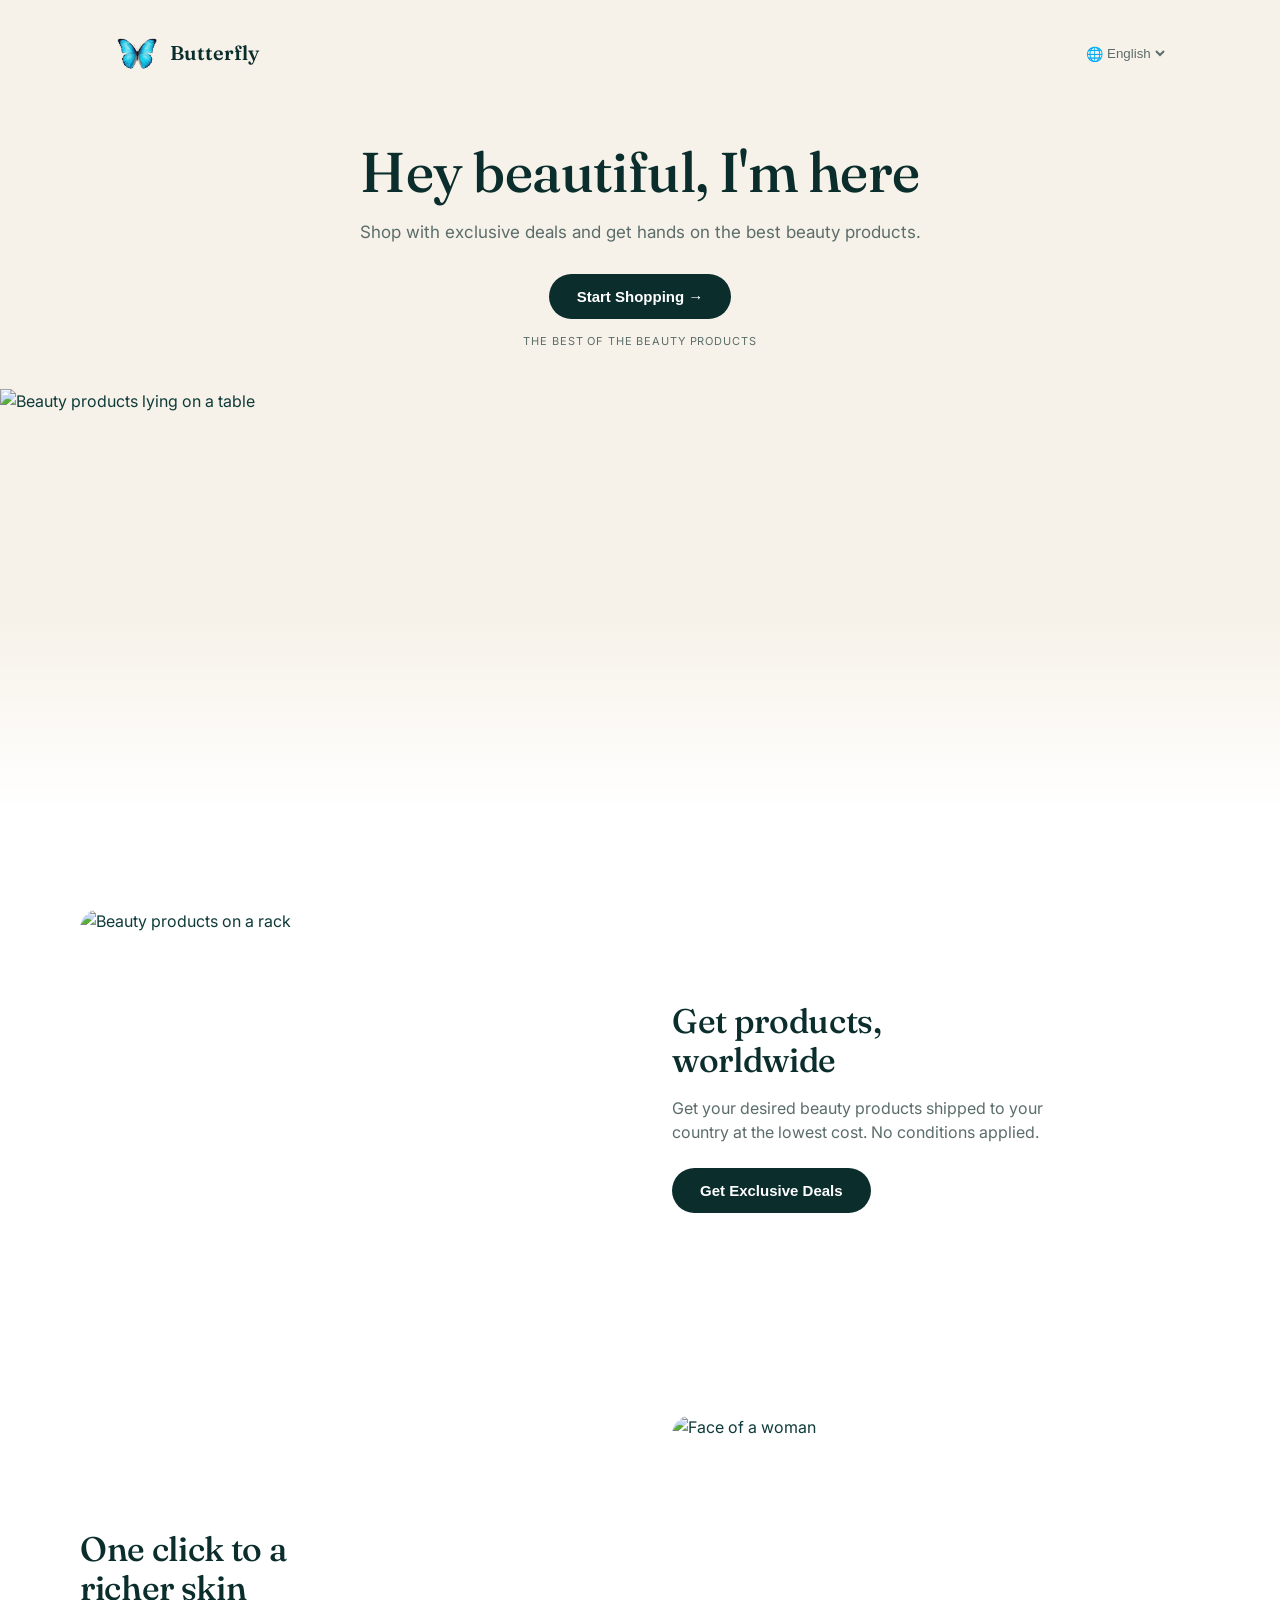
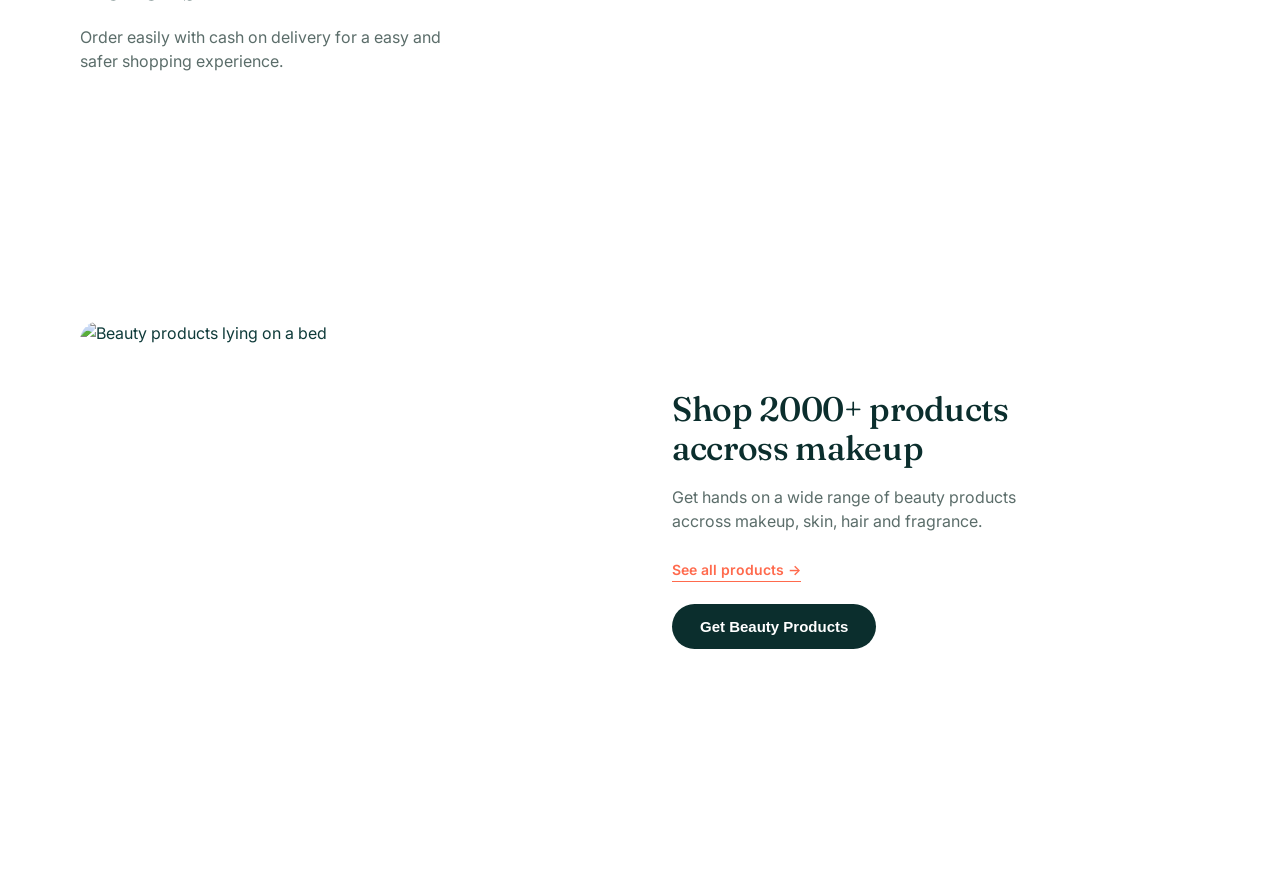
==== PujaSarkar_1/index.html @ 9aabfb28 "hero section done" ====
<!DOCTYPE html>
<html lang="en">
<head>
    <meta charset="UTF-8">
    <meta name="viewport" content="width=device-width, initial-scale=1.0">
    <title>Butterfly</title>
    <link rel="preconnect" href="https://fonts.googleapis.com">
    <link rel="preconnect" href="https://fonts.gstatic.com" crossorigin>
    <link
        href="https://fonts.googleapis.com/css2?family=Fraunces:opsz,wght@9..144,400;9..144,500;9..144,600&family=Inter:wght@400;500;600;700&display=swap"
        rel="stylesheet">
    <link rel="stylesheet" href="style.css">
</head>
<body>
     <!-- HERO -->
    <section class="hero">
        <div class="hero-nav">
            <div class="brand"><img src="butterfly.png" alt="logo" class="logo"></span>Butterfly</div>
            <div class="lang">
                🌐
                <select name="languages" id="langs">
                    <option value="English">English</option>
                    <option value="Bengali">Bengali</option>
                    <option value="Hindi">Hindi</option>
                </select>
            </div>
        </div>

        <div class="hero-content">
            <h1>Hey beautiful, I'm here</h1>
            <p>Shop with exclusive deals and get hands on the best beauty products.</p>
            <button class="btn">Start Shopping →</button>
            <div class="guarantee">The best of the beauty products</div>
        </div>

        <div class="hero-photo-wrap">
            <img class="hero-photo"
                src="https://images.unsplash.com/photo-1596462502278-27bfdc403348?q=80&w=880&auto=format&fit=crop&ixlib=rb-4.1.0&ixid=M3wxMjA3fDB8MHxwaG90by1wYWdlfHx8fGVufDB8fHx8fA%3D%3D"
                alt="Beauty products lying on a table">
            <div class="hero-photo-fade"></div>
        </div>
    </section>

    <!-- FEATURES -->
    <section class="features container">

        <div class="feature-row">
            <div class="feature-media">
                <img src="https://images.pexels.com/photos/13095140/pexels-photo-13095140.jpeg"
                    alt="Beauty products on a rack">
            </div>
            <div class="feature-text">
                <h2>Get products,<br>worldwide</h2>
                <p>Get your desired beauty products shipped to your country at the lowest cost. No conditions applied.
                </p>
                <button class="btn">Get Exclusive Deals</button>
            </div>
        </div>

        <div class="feature-row reverse">
            <div class="feature-media">
                <img src="https://images.unsplash.com/photo-1555820585-c5ae44394b79?q=80&w=725&auto=format&fit=crop&ixlib=rb-4.1.0&ixid=M3wxMjA3fDB8MHxwaG90by1wYWdlfHx8fGVufDB8fHx8fA%3D%3D"
                    alt="Face of a woman">
            </div>
            <div class="feature-text">
                <h2>One click to a<br>richer skin</h2>
                <p>Order easily with cash on delivery for a easy and safer shopping experience.</p>
            </div>
        </div>

        <div class="feature-row">
            <div class="feature-media">
                <img src="https://images.unsplash.com/photo-1598528738936-c50861cc75a9?q=80&w=880&auto=format&fit=crop&ixlib=rb-4.1.0&ixid=M3wxMjA3fDB8MHxwaG90by1wYWdlfHx8fGVufDB8fHx8fA%3D%3D"
                    alt="Beauty products lying on a bed">
            </div>
            <div class="feature-text">
                <h2>Shop 2000+ products<br>accross makeup</h2>
                <p>Get hands on a wide range of beauty products accross makeup, skin, hair and fragrance.
                </p>
                <a class="see-all" href="#">See all products →</a><br>
                <button class="btn">Get Beauty Products</button>
            </div>
        </div>

    </section>
</body>
</html>
---- PujaSarkar_1/style.css ----
:root {
    --ink: #0F3B3A;
    --cream: #F7F2E9;
    --coral: #FF6A4D;
    --lime: #C7DA3A;
    --blush: #F7DFD8;
    --teal-deep: #0B2E2D;
    --white: #FFFFFF;
    --muted: #5B6D6A;
}

* {
    margin: 0;
    padding: 0;
    box-sizing: border-box;
}

body {
    font-family: 'Inter', sans-serif;
    color: var(--ink);
    background: var(--white);
    line-height: 1.5;
    -webkit-font-smoothing: antialiased;
}

h1,
h2,
h3 {
    font-family: 'Fraunces', serif;
    font-weight: 500;
    letter-spacing: -0.01em;
    color: var(--teal-deep);
}

a {
    color: inherit;
    text-decoration: none;
}

img {
    max-width: 100%;
    display: block;
}

.container {
    max-width: 1120px;
    margin: 0 auto;
    padding: 0 32px;
}

/* ---------- HERO ---------- */
.hero {
    position: relative;
    background: var(--cream);
    overflow: hidden;
}

.hero-nav {
    display: flex;
    justify-content: space-between;
    align-items: center;
    padding: 28px 32px 0;
    max-width: 1120px;
    margin: 0 auto;
    position: relative;
    z-index: 2;
}

.brand {
    display: flex;
    align-items: center;
    gap: 8px;
    font-family: 'Fraunces', serif;
    font-weight: 600;
    font-size: 20px;
    color: var(--teal-deep);
}

.logo {
    height: 50px;
    width: 50px;
}

.lang {
    font-size: 14px;
    color: var(--muted);
    display: flex;
    align-items: center;
}

.lang select {
    color: var(--muted);
    background-color: var(--cream);
    border: none;
}

.hero-content {
    position: relative;
    z-index: 2;
    text-align: center;
    padding: 64px 32px 0;
    max-width: 760px;
    margin: 0 auto;
}

.hero-content h1 {
    font-size: 56px;
    line-height: 1.08;
    margin-bottom: 18px;
}

.hero-content p {
    font-size: 17px;
    color: var(--muted);
    margin-bottom: 28px;
}

.btn {
    display: inline-flex;
    align-items: center;
    gap: 8px;
    background: var(--teal-deep);
    color: var(--white);
    padding: 14px 28px;
    border-radius: 100px;
    font-size: 15px;
    font-weight: 600;
    border: none;
    cursor: pointer;
    transition: transform .18s ease, background .18s ease;
}

.btn:hover {
    background: var(--ink);
    transform: translateY(-2px);
}

.guarantee {
    margin-top: 14px;
    font-size: 11px;
    letter-spacing: .08em;
    text-transform: uppercase;
    color: var(--muted);
}

.hero-photo-wrap {
    position: relative;
    margin-top: 40px;
    height: 420px;
    overflow: hidden;
}

.hero-photo {
    width: 100%;
    height: 100%;
    object-fit: cover;
    object-position: center 30%;
}

.hero-photo-fade {
    position: absolute;
    inset: 0;
    background: linear-gradient(180deg, rgba(247, 242, 233, 0) 0%, rgba(247, 242, 233, 0.0) 55%, var(--white) 100%);
}

/* ---------- FEATURE ROWS ---------- */
.features {
    padding: 100px 0 60px;
}

.feature-row {
    display: grid;
    grid-template-columns: 1fr 1fr;
    gap: 64px;
    align-items: center;
    margin-bottom: 110px;
}

.feature-row.reverse .feature-media {
    order: 2;
}

.feature-row.reverse .feature-text {
    order: 1;
}

.feature-media {
    border-radius: 20px;
    overflow: hidden;
    aspect-ratio: 4/3;
}

.feature-media img {
    width: 100%;
    height: 100%;
    object-fit: cover;
}

.feature-text h2 {
    font-size: 34px;
    margin-bottom: 16px;
    line-height: 1.15;
}

.feature-text p {
    color: var(--muted);
    font-size: 16px;
    margin-bottom: 24px;
    max-width: 400px;
}

.device-icons {
    display: flex;
    gap: 10px;
    margin-bottom: 20px;
}

.device-icons span {
    width: 34px;
    height: 34px;
    border-radius: 9px;
    background: var(--cream);
    display: flex;
    align-items: center;
    justify-content: center;
    font-size: 15px;
}

.see-all {
    display: inline-block;
    font-size: 14px;
    color: var(--coral);
    font-weight: 600;
    margin-bottom: 22px;
    border-bottom: 1px solid var(--coral);
    padding-bottom: 1px;
}
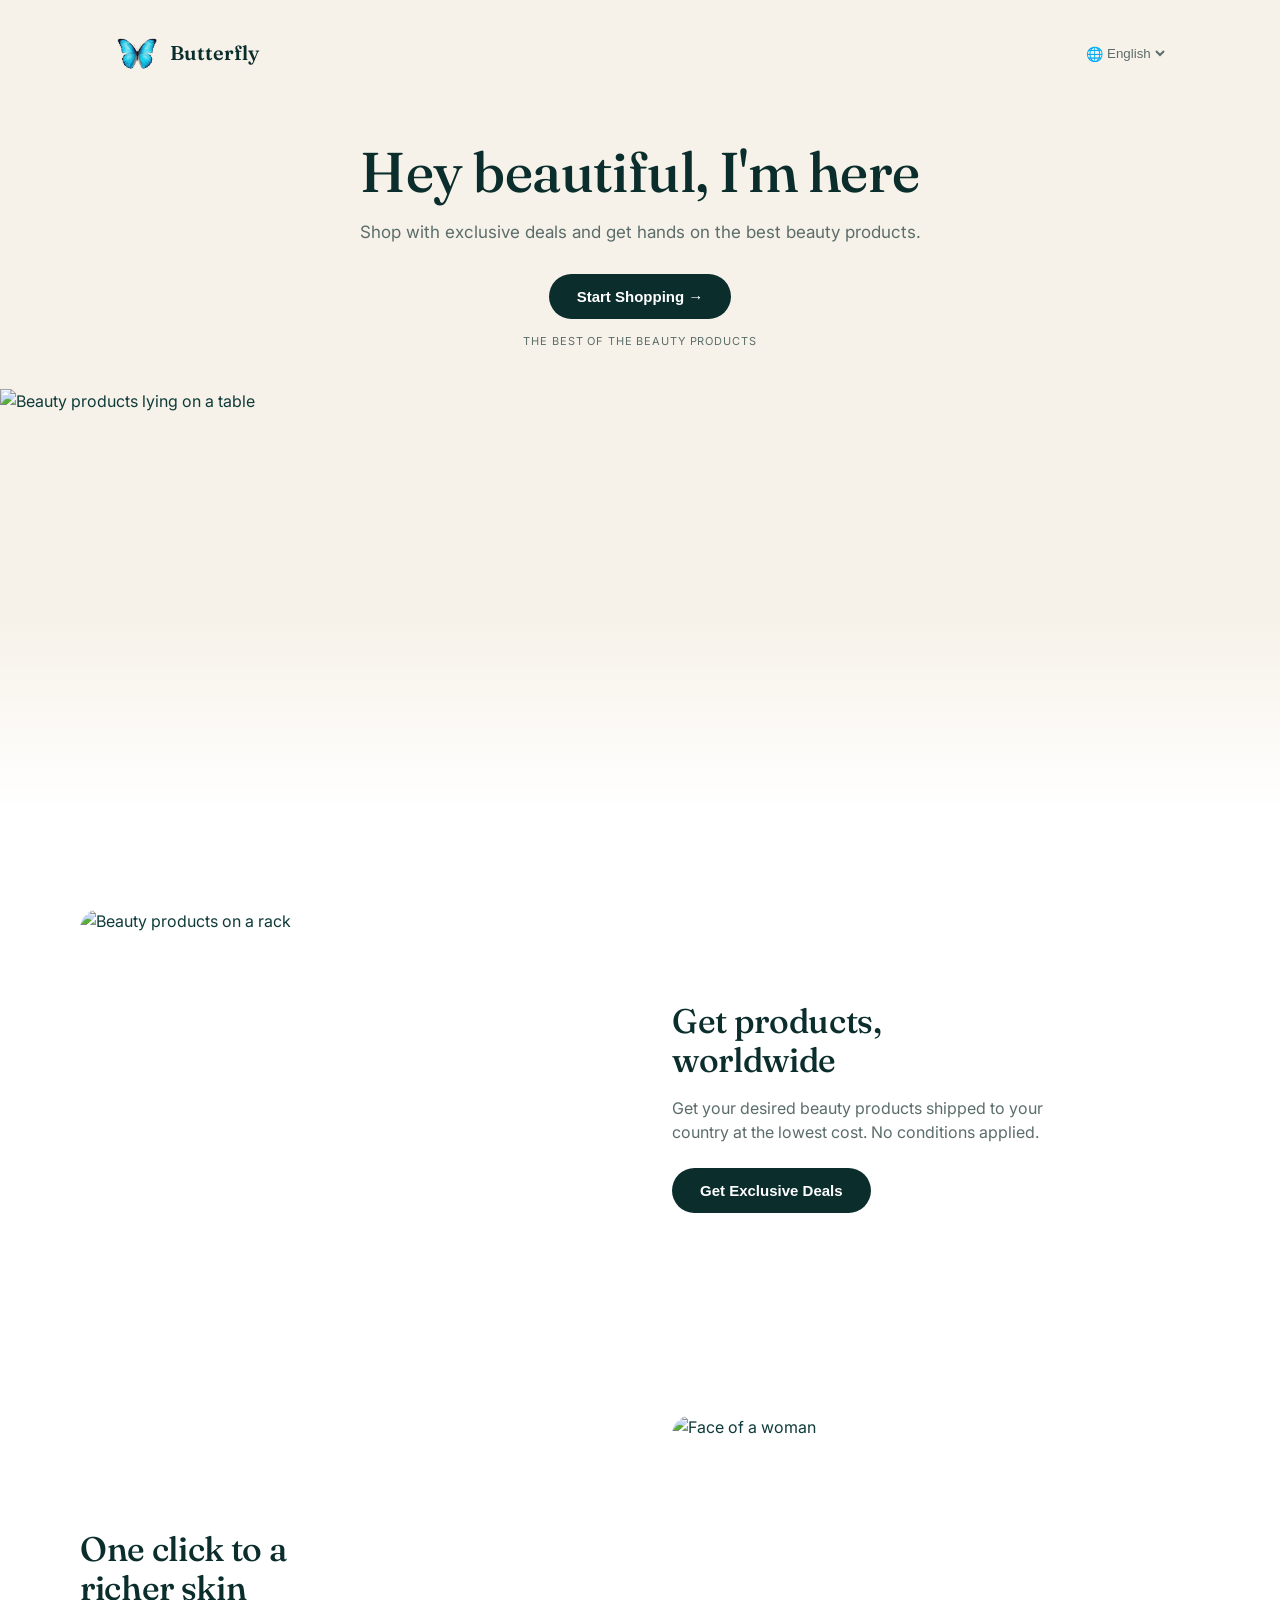
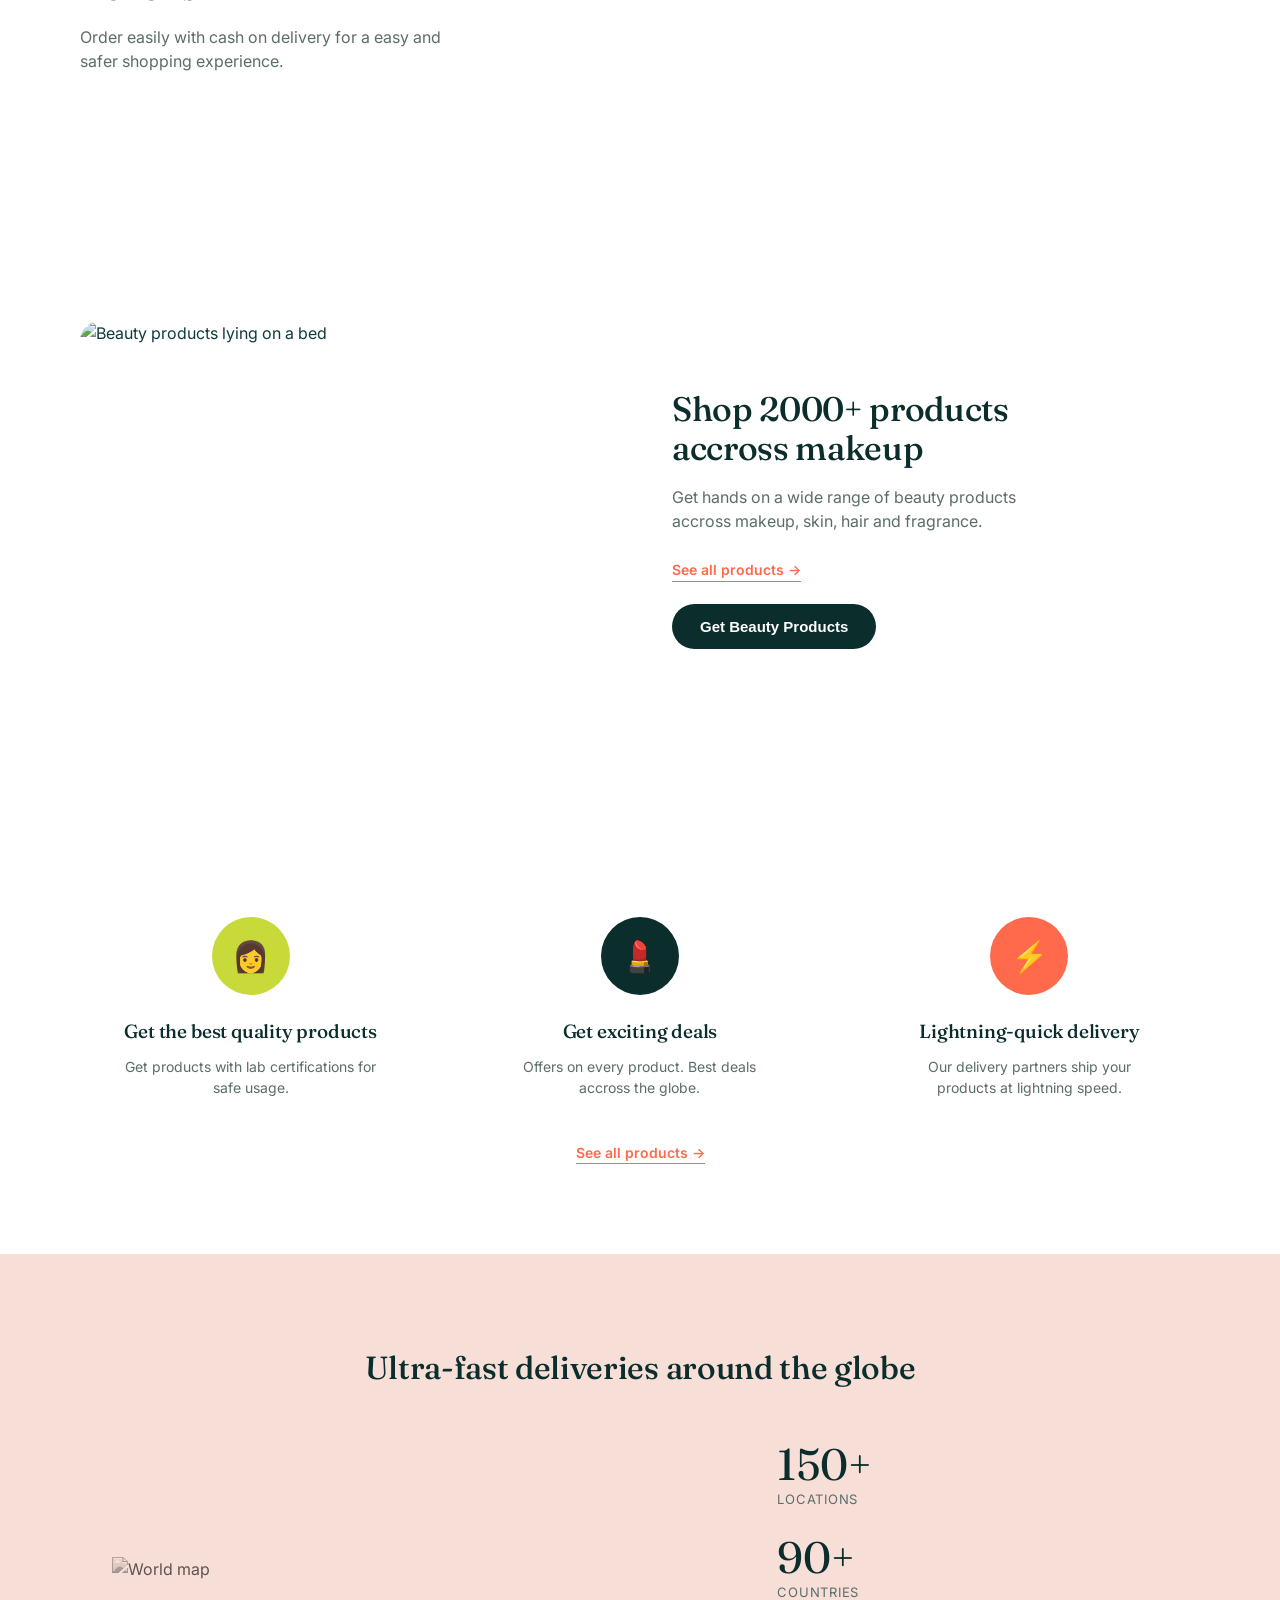
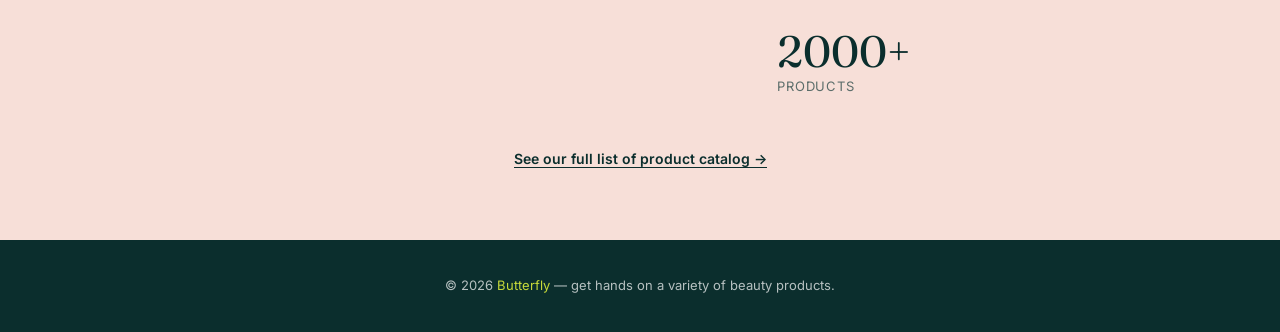
==== commit ee2ccccb: "task 1 done" ====
--- a/PujaSarkar_1/index.html
+++ b/PujaSarkar_1/index.html
@@ -1,5 +1,6 @@
 <!DOCTYPE html>
 <html lang="en">
+
 <head>
     <meta charset="UTF-8">
     <meta name="viewport" content="width=device-width, initial-scale=1.0">
@@ -11,8 +12,10 @@
         rel="stylesheet">
     <link rel="stylesheet" href="style.css">
 </head>
+
 <body>
-     <!-- HERO -->
+
+    <!-- HERO -->
     <section class="hero">
         <div class="hero-nav">
             <div class="brand"><img src="butterfly.png" alt="logo" class="logo"></span>Butterfly</div>
@@ -83,5 +86,63 @@
         </div>
 
     </section>
+
+    <!-- ADVANTAGES -->
+    <section class="advantages container">
+        <div class="advantage-grid">
+            <div>
+                <div class="advantage-icon lock">👩</div>
+                <h3>Get the best quality products</h3>
+                <p>Get products with lab certifications for safe usage.</p>
+            </div>
+            <div>
+                <div class="advantage-icon globe">💄</div>
+                <h3>Get exciting deals</h3>
+                <p>Offers on every product. Best deals accross the globe.</p>
+            </div>
+            <div>
+                <div class="advantage-icon speed">⚡</div>
+                <h3>Lightning-quick delivery</h3>
+                <p>Our delivery partners ship your products at lightning speed.</p>
+            </div>
+        </div>
+        <a class="more-link" href="#">See all products →</a>
+    </section>
+
+    <!-- STATS / MAP -->
+    <section class="stats">
+        <div class="container">
+            <h2>Ultra-fast deliveries around the globe</h2>
+            <div class="stats-grid">
+                <div class="map-wrap">
+                    <img src="https://images.unsplash.com/photo-1451187580459-43490279c0fa?q=80&w=1172&auto=format&fit=crop&ixlib=rb-4.1.0&ixid=M3wxMjA3fDB8MHxwaG90by1wYWdlfHx8fGVufDB8fHx8fA%3D%3D"
+                        alt="World map">
+                </div>
+                <div class="numbers">
+                    <div>
+                        <div class="num">150+</div>
+                        <div class="label">Locations</div>
+                    </div>
+                    <div>
+                        <div class="num">90+</div>
+                        <div class="label">Countries</div>
+                    </div>
+                    <div>
+                        <div class="num">2000+</div>
+                        <div class="label">Products</div>
+                    </div>
+                </div>
+            </div>
+            <div class="stats-footer">
+                <a href="#">See our full list of product catalog →</a>
+            </div>
+        </div>
+    </section>
+
+    <footer>
+        © 2026 <span>Butterfly</span> — get hands on a variety of beauty products.
+    </footer>
+
 </body>
+
 </html>
--- a/PujaSarkar_1/style.css
+++ b/PujaSarkar_1/style.css
@@ -234,4 +234,166 @@
     margin-bottom: 22px;
     border-bottom: 1px solid var(--coral);
     padding-bottom: 1px;
+}
+
+/* ---------- ADVANTAGE GRID ---------- */
+.advantages {
+    text-align: center;
+    padding: 20px 0 90px;
+}
+
+.advantage-grid {
+    display: grid;
+    grid-template-columns: repeat(3, 1fr);
+    gap: 48px;
+    margin-top: 10px;
+}
+
+.advantage-icon {
+    width: 78px;
+    height: 78px;
+    border-radius: 50%;
+    margin: 0 auto 22px;
+    display: flex;
+    align-items: center;
+    justify-content: center;
+    font-size: 30px;
+}
+
+.advantage-icon.lock {
+    background: var(--lime);
+}
+
+.advantage-icon.globe {
+    background: var(--teal-deep);
+    color: var(--lime);
+}
+
+.advantage-icon.speed {
+    background: var(--coral);
+}
+
+.advantage-grid h3 {
+    font-size: 19px;
+    margin-bottom: 10px;
+}
+
+.advantage-grid p {
+    font-size: 14px;
+    color: var(--muted);
+    max-width: 260px;
+    margin: 0 auto;
+}
+
+.more-link {
+    display: inline-block;
+    margin-top: 44px;
+    font-size: 14px;
+    font-weight: 600;
+    color: var(--coral);
+    border-bottom: 1px solid var(--coral);
+}
+
+/* ---------- STATS / MAP ---------- */
+.stats {
+    background: var(--blush);
+    padding: 90px 0 70px;
+    text-align: center;
+}
+
+.stats h2 {
+    font-size: 32px;
+    margin-bottom: 50px;
+}
+
+.stats-grid {
+    display: grid;
+    grid-template-columns: 1.6fr 1fr;
+    align-items: center;
+    gap: 40px;
+    text-align: left;
+}
+
+.map-wrap img {
+    width: 100%;
+    filter: grayscale(1) contrast(1.1);
+    opacity: .75;
+    mix-blend-mode: multiply;
+}
+
+.numbers {
+    display: flex;
+    flex-direction: column;
+    gap: 26px;
+}
+
+.numbers .num {
+    font-family: 'Fraunces', serif;
+    font-size: 44px;
+    color: var(--teal-deep);
+    line-height: 1;
+}
+
+.numbers .label {
+    font-size: 13px;
+    color: var(--muted);
+    text-transform: uppercase;
+    letter-spacing: .06em;
+    margin-top: 4px;
+}
+
+.stats-footer {
+    margin-top: 50px;
+}
+
+.stats-footer a {
+    font-size: 14px;
+    font-weight: 600;
+    color: var(--teal-deep);
+    border-bottom: 1px solid var(--teal-deep);
+}
+
+/* ---------- FOOTER ---------- */
+footer {
+    background: var(--teal-deep);
+    color: rgba(255, 255, 255, .7);
+    text-align: center;
+    padding: 36px 20px;
+    font-size: 13px;
+}
+
+footer span {
+    color: var(--lime);
+}
+
+/* ---------- RESPONSIVE ---------- */
+@media (max-width: 860px) {
+    .hero-content h1 {
+        font-size: 38px;
+    }
+
+    .feature-row,
+    .feature-row.reverse {
+        grid-template-columns: 1fr;
+    }
+
+    .feature-row.reverse .feature-media,
+    .feature-row.reverse .feature-text,
+    .feature-row .feature-media,
+    .feature-row .feature-text {
+        order: initial;
+    }
+
+    .advantage-grid {
+        grid-template-columns: 1fr;
+        gap: 40px;
+    }
+
+    .stats-grid {
+        grid-template-columns: 1fr;
+    }
+
+    .hero-photo-wrap {
+        height: 280px;
+    }
 }
